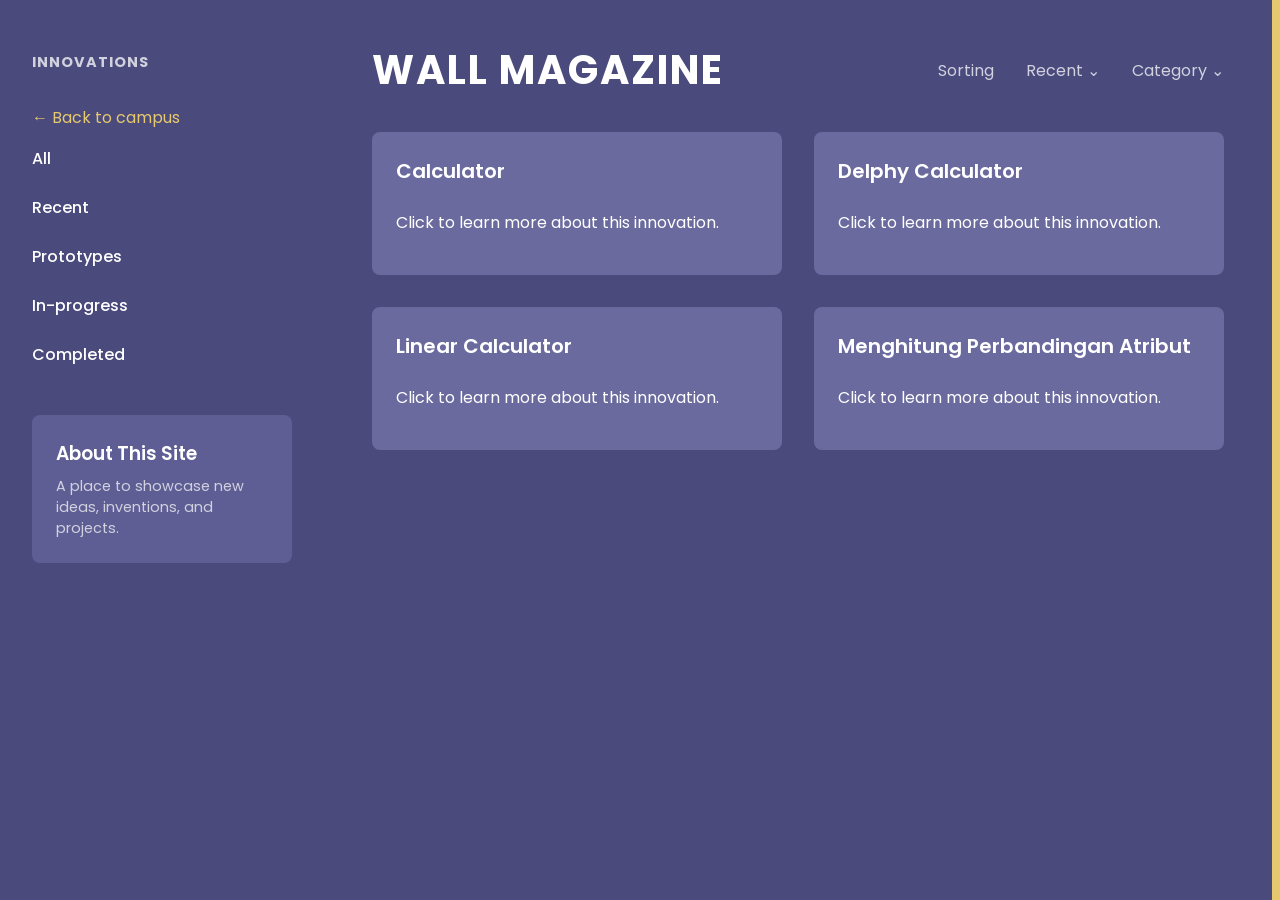
==== magazine.html @ 500772c7 "Add low poly UNIBI landing page with enter-door transition; move cards to Wall Magazine Co-Authored-" ====
<!DOCTYPE html>
    <html lang="en">
    <head>
        <meta charset="UTF-8">
        <meta name="viewport" content="width=device-width, initial-scale=1.0">
        <title>Wall Magazine - Dad's Innovations</title>
        <link href="https://fonts.googleapis.com/css2?family=Poppins:wght@400;500;600;700&display=swap" rel="stylesheet">
        <style>
            /* CSS Color and Font Variables */
            :root {
                --bg-dark-blue: #4a4a7c;
                --sidebar-highlight: #5e5e94;
                --card-bg: #6a6a9f;
                --text-primary: #ffffff;
                --text-secondary: #d1d1e0;
                --accent-gold: #e6c86e;
            }
            /* General Body Styling */
            body {
                font-family: 'Poppins', sans-serif;
                margin: 0;
                padding: 0;
                background-color: var(--bg-dark-blue);
                color: var(--text-primary);
            }
            .page-container {
                display: flex;
                min-height: 100vh;
                border-right: 8px solid var(--accent-gold);
            }
            .sidebar {
                flex: 0 0 260px;
                padding: 2.5rem 2rem;
            }
            .sidebar h2 {
                font-weight: 700;
                font-size: 0.9rem;
                letter-spacing: 1px;
                text-transform: uppercase;
                color: var(--text-secondary);
                margin-bottom: 2rem;
            }
            .category-list {
                list-style: none;
                padding: 0;
                margin: 0;
            }
            .category-list li {
                margin-bottom: 1.5rem;
            }
            .category-list a {
                text-decoration: none;
                color: var(--text-primary);
                font-weight: 500;
                font-size: 1rem;
                transition: color 0.3s ease;
            }
            .category-list a:hover {
                color: var(--accent-gold);
            }
            .free-delivery-box {
                background-color: var(--sidebar-highlight);
                padding: 1.5rem;
                border-radius: 8px;
                margin-top: 3rem;
            }
            .free-delivery-box h3 {
                margin: 0 0 0.5rem 0;
                font-weight: 600;
            }
            .free-delivery-box p {
                margin: 0;
                color: var(--text-secondary);
                font-size: 0.9rem;
            }
            .main-content {
                flex-grow: 1;
                padding: 2.5rem 3rem;
            }
            .content-header {
                display: flex;
                justify-content: space-between;
                align-items: center;
                margin-bottom: 2rem;
            }
            .content-header .title {
                font-size: 2.5rem;
                font-weight: 700;
                text-transform: uppercase;
                letter-spacing: 2px;
            }
            .content-header .filters {
                display: flex;
                gap: 2rem;
                color: var(--text-secondary);
            }
            #cards-container {
                display: grid;
                grid-template-columns: repeat(auto-fill, minmax(280px, 1fr));
                gap: 2rem;
            }
            .card {
                background-color: var(--card-bg);
                border-radius: 8px;
                overflow: hidden;
                text-decoration: none;
                color: var(--text-primary);
                display: flex;
                flex-direction: column;
                transition: transform 0.3s ease;
            }
            .card:hover {
                transform: translateY(-5px);
            }
            .card-content {
                padding: 1.5rem;
                flex-grow: 1;
                display: flex;
                flex-direction: column;
            }
            .card-title {
                font-size: 1.25rem;
                font-weight: 600;
                margin: 0 0 0.5rem 0;
            }
            .card-description {
                font-size: 0.9rem;
                color: var(--text-secondary);
                margin: 0;
                flex-grow: 1;
                margin-bottom: 1rem;
            }
            .card-footer {
                display: flex;
                justify-content: space-between;
                align-items: center;
                margin-top: 1rem;
            }
            .card-category {
                font-size: 0.8rem;
                font-weight: 600;
                letter-spacing: 1px;
                text-transform: uppercase;
            }
            .card-price {
                font-size: 1.25rem;
                font-weight: 600;
            }
        </style>
    </head>
    <body>
        <div class="page-container">
            <aside class="sidebar">
                <h2>Innovations</h2>
                <p><a href="index.html" style="color:#e6c86e;text-decoration:none">&larr; Back to campus</a></p>
                <ul class="category-list">
                    <li><a href="#">All</a></li>
                    <li><a href="#">Recent</a></li>
                    <li><a href="#">Prototypes</a></li>
                    <li><a href="#">In-progress</a></li>
                    <li><a href="#">Completed</a></li>
                </ul>
                <div class="free-delivery-box">
                    <h3>About This Site</h3>
                    <p>A place to showcase new ideas, inventions, and projects.</p>
                </div>
            </aside>
            <main class="main-content">
                <header class="content-header">
                    <span class="title">Wall Magazine</span>
                    <nav class="filters">
                        <span>Sorting</span>
                        <span>Recent ⌄</span>
                        <span>Category ⌄</span>
                    </nav>
                </header>
                <div id="cards-container">
                    
            <a href="cards/Calculator.html" class="card">
                <div class="card-content">
                    <h3 class="card-title">Calculator</h3>
                    <p>Click to learn more about this innovation.</p>
                </div>
            </a>
        

            <a href="cards/Delphy%20Calculator.html" class="card">
                <div class="card-content">
                    <h3 class="card-title">Delphy Calculator</h3>
                    <p>Click to learn more about this innovation.</p>
                </div>
            </a>
        

            <a href="cards/Linear%20Calculator.html" class="card">
                <div class="card-content">
                    <h3 class="card-title">Linear Calculator</h3>
                    <p>Click to learn more about this innovation.</p>
                </div>
            </a>
        

            <a href="cards/Menghitung_Perbandingan_Atribut.html" class="card">
                <div class="card-content">
                    <h3 class="card-title">Menghitung Perbandingan Atribut</h3>
                    <p>Click to learn more about this innovation.</p>
                </div>
            </a>
        
                </div>
            </main>
        </div>
    </body>
    </html>
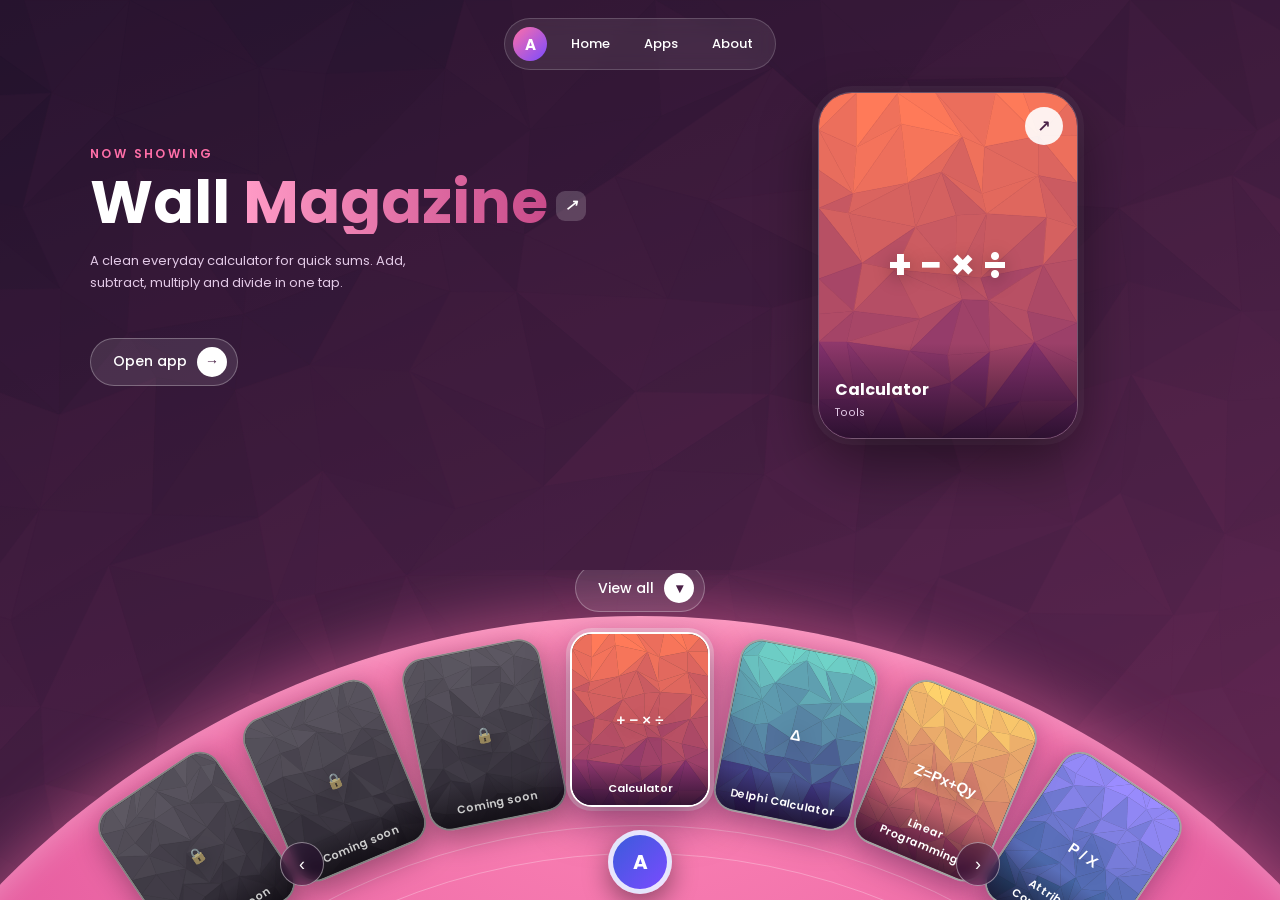
==== commit 05c7c756: "Door-opening animation and redesigned Wall Magazine with app disc Co-Authored-By: Claude Sonnet 5.5 " ====
--- a/magazine.html
+++ b/magazine.html
@@ -1,216 +1,239 @@
-
-    <!DOCTYPE html>
-    <html lang="en">
-    <head>
-        <meta charset="UTF-8">
-        <meta name="viewport" content="width=device-width, initial-scale=1.0">
-        <title>Wall Magazine - Dad's Innovations</title>
-        <link href="https://fonts.googleapis.com/css2?family=Poppins:wght@400;500;600;700&display=swap" rel="stylesheet">
-        <style>
-            /* CSS Color and Font Variables */
-            :root {
-                --bg-dark-blue: #4a4a7c;
-                --sidebar-highlight: #5e5e94;
-                --card-bg: #6a6a9f;
-                --text-primary: #ffffff;
-                --text-secondary: #d1d1e0;
-                --accent-gold: #e6c86e;
-            }
-            /* General Body Styling */
-            body {
-                font-family: 'Poppins', sans-serif;
-                margin: 0;
-                padding: 0;
-                background-color: var(--bg-dark-blue);
-                color: var(--text-primary);
-            }
-            .page-container {
-                display: flex;
-                min-height: 100vh;
-                border-right: 8px solid var(--accent-gold);
-            }
-            .sidebar {
-                flex: 0 0 260px;
-                padding: 2.5rem 2rem;
-            }
-            .sidebar h2 {
-                font-weight: 700;
-                font-size: 0.9rem;
-                letter-spacing: 1px;
-                text-transform: uppercase;
-                color: var(--text-secondary);
-                margin-bottom: 2rem;
-            }
-            .category-list {
-                list-style: none;
-                padding: 0;
-                margin: 0;
-            }
-            .category-list li {
-                margin-bottom: 1.5rem;
-            }
-            .category-list a {
-                text-decoration: none;
-                color: var(--text-primary);
-                font-weight: 500;
-                font-size: 1rem;
-                transition: color 0.3s ease;
-            }
-            .category-list a:hover {
-                color: var(--accent-gold);
-            }
-            .free-delivery-box {
-                background-color: var(--sidebar-highlight);
-                padding: 1.5rem;
-                border-radius: 8px;
-                margin-top: 3rem;
-            }
-            .free-delivery-box h3 {
-                margin: 0 0 0.5rem 0;
-                font-weight: 600;
-            }
-            .free-delivery-box p {
-                margin: 0;
-                color: var(--text-secondary);
-                font-size: 0.9rem;
-            }
-            .main-content {
-                flex-grow: 1;
-                padding: 2.5rem 3rem;
-            }
-            .content-header {
-                display: flex;
-                justify-content: space-between;
-                align-items: center;
-                margin-bottom: 2rem;
-            }
-            .content-header .title {
-                font-size: 2.5rem;
-                font-weight: 700;
-                text-transform: uppercase;
-                letter-spacing: 2px;
-            }
-            .content-header .filters {
-                display: flex;
-                gap: 2rem;
-                color: var(--text-secondary);
-            }
-            #cards-container {
-                display: grid;
-                grid-template-columns: repeat(auto-fill, minmax(280px, 1fr));
-                gap: 2rem;
-            }
-            .card {
-                background-color: var(--card-bg);
-                border-radius: 8px;
-                overflow: hidden;
-                text-decoration: none;
-                color: var(--text-primary);
-                display: flex;
-                flex-direction: column;
-                transition: transform 0.3s ease;
-            }
-            .card:hover {
-                transform: translateY(-5px);
-            }
-            .card-content {
-                padding: 1.5rem;
-                flex-grow: 1;
-                display: flex;
-                flex-direction: column;
-            }
-            .card-title {
-                font-size: 1.25rem;
-                font-weight: 600;
-                margin: 0 0 0.5rem 0;
-            }
-            .card-description {
-                font-size: 0.9rem;
-                color: var(--text-secondary);
-                margin: 0;
-                flex-grow: 1;
-                margin-bottom: 1rem;
-            }
-            .card-footer {
-                display: flex;
-                justify-content: space-between;
-                align-items: center;
-                margin-top: 1rem;
-            }
-            .card-category {
-                font-size: 0.8rem;
-                font-weight: 600;
-                letter-spacing: 1px;
-                text-transform: uppercase;
-            }
-            .card-price {
-                font-size: 1.25rem;
-                font-weight: 600;
-            }
-        </style>
-    </head>
-    <body>
-        <div class="page-container">
-            <aside class="sidebar">
-                <h2>Innovations</h2>
-                <p><a href="index.html" style="color:#e6c86e;text-decoration:none">&larr; Back to campus</a></p>
-                <ul class="category-list">
-                    <li><a href="#">All</a></li>
-                    <li><a href="#">Recent</a></li>
-                    <li><a href="#">Prototypes</a></li>
-                    <li><a href="#">In-progress</a></li>
-                    <li><a href="#">Completed</a></li>
-                </ul>
-                <div class="free-delivery-box">
-                    <h3>About This Site</h3>
-                    <p>A place to showcase new ideas, inventions, and projects.</p>
-                </div>
-            </aside>
-            <main class="main-content">
-                <header class="content-header">
-                    <span class="title">Wall Magazine</span>
-                    <nav class="filters">
-                        <span>Sorting</span>
-                        <span>Recent ⌄</span>
-                        <span>Category ⌄</span>
-                    </nav>
-                </header>
-                <div id="cards-container">
-                    
-            <a href="cards/Calculator.html" class="card">
-                <div class="card-content">
-                    <h3 class="card-title">Calculator</h3>
-                    <p>Click to learn more about this innovation.</p>
-                </div>
-            </a>
-        
-
-            <a href="cards/Delphy%20Calculator.html" class="card">
-                <div class="card-content">
-                    <h3 class="card-title">Delphy Calculator</h3>
-                    <p>Click to learn more about this innovation.</p>
-                </div>
-            </a>
-        
-
-            <a href="cards/Linear%20Calculator.html" class="card">
-                <div class="card-content">
-                    <h3 class="card-title">Linear Calculator</h3>
-                    <p>Click to learn more about this innovation.</p>
-                </div>
-            </a>
-        
-
-            <a href="cards/Menghitung_Perbandingan_Atribut.html" class="card">
-                <div class="card-content">
-                    <h3 class="card-title">Menghitung Perbandingan Atribut</h3>
-                    <p>Click to learn more about this innovation.</p>
-                </div>
-            </a>
-        
-                </div>
-            </main>
-        </div>
-    </body>
-    </html>
-  +<!DOCTYPE html>
+<html lang="en">
+<head>
+<meta charset="UTF-8">
+<meta name="viewport" content="width=device-width, initial-scale=1.0">
+<title>Wall Magazine - A Lab</title>
+<link href="https://fonts.googleapis.com/css2?family=Poppins:wght@400;500;600;700&display=swap" rel="stylesheet">
+<style>
+  :root{--bg1:#1b0f24;--bg2:#4a2147;--pink:#ff6fa8;--pink2:#c94b8a;--text:#fff;--muted:#e2c9e6}
+  *{box-sizing:border-box}
+  html,body{margin:0;min-height:100%;font-family:'Poppins',system-ui,sans-serif;color:var(--text);background:var(--bg1)}
+  body{min-height:100vh;overflow-x:hidden;position:relative;display:flex;flex-direction:column;
+    background:linear-gradient(160deg,var(--bg1),var(--bg2) 70%,#6a2a56)}
+  #bg{position:fixed;inset:0;width:100%;height:100%;z-index:0;opacity:.55;pointer-events:none}
+  #intro-fade{position:fixed;inset:0;background:#fff;z-index:50;pointer-events:none;animation:out 1s ease .1s forwards}
+  @keyframes out{to{opacity:0}}
+  header,main{position:relative;z-index:2}
+  nav{display:flex;align-items:center;gap:14px;margin:18px auto 0;width:max-content;max-width:calc(100% - 24px);
+    padding:8px 12px 8px 8px;border-radius:999px;background:rgba(255,255,255,.08);border:1px solid rgba(255,255,255,.18);
+    backdrop-filter:blur(8px)}
+  .brand{width:34px;height:34px;border-radius:50%;display:grid;place-items:center;font-weight:700;font-size:15px;
+    background:linear-gradient(135deg,var(--pink),#7a4bff);flex:none}
+  nav a,nav button{color:var(--text);font:500 13px 'Poppins',sans-serif;text-decoration:none;background:none;border:0;
+    cursor:pointer;padding:6px 10px;border-radius:999px}
+  nav a:hover,nav button:hover{background:rgba(255,255,255,.14)}
+  .hero{display:grid;grid-template-columns:1.1fr .9fr;align-items:center;gap:24px;width:min(1100px,92%);margin:22px auto 0}
+  h1{margin:0;font-size:clamp(34px,6vw,60px);line-height:1.05;font-weight:700}
+  h1 span{display:inline-block;background:linear-gradient(90deg,#ff9bc6,var(--pink2));-webkit-background-clip:text;background-clip:text;color:transparent}
+  .arrow-i{display:inline-grid;place-items:center;width:30px;height:30px;border-radius:9px;background:rgba(255,255,255,.18);
+    font-size:16px;margin-left:8px;vertical-align:middle;-webkit-text-fill-color:#fff}
+  #desc{color:var(--muted);font-size:13px;line-height:1.7;max-width:46ch;margin:16px 0 20px;min-height:5.2em}
+  #now{font-size:12px;letter-spacing:.2em;text-transform:uppercase;color:var(--pink);margin-bottom:8px;font-weight:600}
+  .pill{display:inline-flex;align-items:center;gap:10px;padding:8px 10px 8px 22px;border-radius:999px;cursor:pointer;
+    background:rgba(255,255,255,.1);border:1px solid rgba(255,255,255,.28);color:#fff;font:500 14px 'Poppins',sans-serif;
+    text-decoration:none;transition:background .2s,transform .2s}
+  .pill:hover{background:rgba(255,255,255,.2);transform:translateY(-2px)}
+  .pill i{width:30px;height:30px;border-radius:50%;background:#fff;color:#4a2147;display:grid;place-items:center;font-style:normal;font-weight:700}
+  .pill[aria-disabled=true]{opacity:.45;pointer-events:none}
+  .preview-wrap{display:flex;flex-direction:column;align-items:center;gap:14px}
+  #preview{position:relative;width:clamp(190px,24vw,260px);aspect-ratio:3/4;border-radius:34px;overflow:hidden;cursor:pointer;
+    border:1px solid rgba(255,255,255,.25);box-shadow:0 24px 60px rgba(0,0,0,.45),0 0 0 6px rgba(255,255,255,.05);
+    transition:transform .3s;display:block;color:#fff;text-decoration:none}
+  #preview:hover{transform:translateY(-4px) scale(1.02)}
+  #preview svg.art{position:absolute;inset:0;width:100%;height:100%}
+  .emblem{position:absolute;inset:0;display:grid;place-items:center;font-weight:700;font-size:clamp(26px,3.4vw,40px);
+    text-shadow:0 4px 18px rgba(0,0,0,.35);text-align:center;padding:10px}
+  .open-ic{position:absolute;top:14px;right:14px;width:38px;height:38px;border-radius:50%;background:rgba(255,255,255,.9);
+    color:#4a2147;display:grid;place-items:center;font-weight:700;font-size:16px}
+  .meta{position:absolute;left:0;right:0;bottom:0;padding:34px 16px 16px;background:linear-gradient(transparent,rgba(20,8,28,.75));font-size:13px}
+  .meta b{display:block;font-size:16px}
+  .meta small{color:var(--muted)}
+  #stage{position:relative;z-index:2;height:330px;margin-top:auto;overflow:hidden;touch-action:pan-y;user-select:none}
+  .disc,.ring{position:absolute;border-radius:50%;left:0;top:0;pointer-events:none}
+  .disc{background:radial-gradient(circle at 50% 0%,#ff8ab8 0%,#e0529a 45%,#8a2f73 100%);
+    box-shadow:0 -10px 60px rgba(255,111,168,.45),inset 0 8px 30px rgba(255,255,255,.25);transition:none}
+  .ring{border:1.5px solid rgba(255,255,255,.28)}
+  .card{position:absolute;left:0;top:0;border-radius:22px;overflow:hidden;cursor:pointer;border:2px solid rgba(255,255,255,.55);
+    box-shadow:0 10px 30px rgba(40,10,50,.4);transition:transform .7s cubic-bezier(.3,.8,.2,1),opacity .5s;background:#333;padding:0;color:#fff}
+  .card svg.art{position:absolute;inset:0;width:100%;height:100%}
+  .card .emblem{font-size:15px}
+  .card .lbl{position:absolute;left:0;right:0;bottom:0;padding:16px 8px 8px;font:600 11px 'Poppins',sans-serif;text-align:center;
+    background:linear-gradient(transparent,rgba(20,8,28,.7))}
+  .card.soon{filter:saturate(.35) brightness(.8)}
+  .card.active{border-color:#fff;box-shadow:0 14px 40px rgba(40,10,50,.55),0 0 0 4px rgba(255,255,255,.35)}
+  .nav-btn{position:absolute;bottom:14px;z-index:200;width:44px;height:44px;border-radius:50%;border:1px solid rgba(255,255,255,.45);
+    background:rgba(40,10,50,.45);color:#fff;font-size:18px;cursor:pointer;backdrop-filter:blur(6px)}
+  .nav-btn:hover{background:rgba(40,10,50,.7)}
+  #prev{left:max(12px,calc(50% - 360px))}#next{right:max(12px,calc(50% - 360px))}
+  #viewall{position:absolute;left:50%;top:-6px;transform:translateX(-50%);z-index:200}
+  .badge{position:absolute;left:50%;bottom:6px;transform:translateX(-50%);width:64px;height:64px;border-radius:50%;z-index:200;pointer-events:none;
+    background:linear-gradient(135deg,#3b5bdb,#7a4bff);border:5px solid rgba(255,255,255,.85);display:grid;place-items:center;
+    font-weight:700;font-size:20px;box-shadow:0 10px 26px rgba(0,0,0,.4)}
+  dialog{border:0;border-radius:24px;padding:0;max-width:min(920px,94vw);width:100%;background:linear-gradient(160deg,#2a1432,#4a2147);color:#fff;
+    box-shadow:0 30px 80px rgba(0,0,0,.6)}
+  dialog::backdrop{background:rgba(10,4,16,.7);backdrop-filter:blur(4px)}
+  .dlg{padding:22px}.dlg h2{margin:0 0 14px;font-size:20px}
+  .grid{display:grid;grid-template-columns:repeat(auto-fill,minmax(150px,1fr));gap:14px}
+  .grid a{position:relative;aspect-ratio:3/4;border-radius:20px;overflow:hidden;color:#fff;text-decoration:none;border:1px solid rgba(255,255,255,.3)}
+  .grid a svg.art{position:absolute;inset:0;width:100%;height:100%}
+  .x{float:right;background:rgba(255,255,255,.12);border:0;color:#fff;width:34px;height:34px;border-radius:50%;cursor:pointer;font-size:16px}
+  @media (max-width:760px){
+    .hero{grid-template-columns:1fr;text-align:left;margin-top:18px}
+    .preview-wrap{order:2}
+    #desc{min-height:0;margin:10px 0 14px;font-size:12px}
+    #preview{width:min(62vw,250px)}
+    #stage{height:300px}
+    #prev{left:10px}#next{right:10px}
+  }
+</style>
+</head>
+<body>
+<div id="intro-fade"></div>
+<svg id="bg" preserveAspectRatio="xMidYMid slice" viewBox="0 0 1600 900"></svg>
+
+<header>
+  <nav>
+    <span class="brand">A</span>
+    <a href="index.html">Home</a>
+    <a href="#stage">Apps</a>
+    <button id="about-btn" type="button">About</button>
+  </nav>
+</header>
+
+<main class="hero" id="top">
+  <section>
+    <div id="now">Now showing</div>
+    <h1>Wall <span>Magazine</span><i class="arrow-i">&#8599;</i></h1>
+    <p id="desc"></p>
+    <a id="open" class="pill" href="#">Open app <i>&rarr;</i></a>
+  </section>
+  <section class="preview-wrap">
+    <a id="preview" href="#" aria-label="Open app"></a>
+  </section>
+</main>
+
+<div id="stage" aria-label="App disc">
+  <button id="viewall" class="pill" type="button">View all <i>&#9662;</i></button>
+  <div id="disc-layer"></div>
+  <button id="prev" class="nav-btn" type="button" aria-label="Previous app">&#8249;</button>
+  <button id="next" class="nav-btn" type="button" aria-label="Next app">&#8250;</button>
+  <div class="badge">A</div>
+</div>
+
+<dialog id="all"><div class="dlg"><button class="x" id="all-x" aria-label="Close">&#10005;</button><h2>All innovations</h2><div class="grid" id="grid"></div></div></dialog>
+<dialog id="about"><div class="dlg"><button class="x" id="about-x" aria-label="Close">&#10005;</button><h2>About A Lab</h2>
+  <p style="line-height:1.7;color:#e2c9e6;margin:0">A Lab is the workshop of Anang. Every application he publishes lands on the disc below, so this wall keeps growing.</p></div></dialog>
+
+<script src="apps.js"></script>
+<script>
+(function(){
+  var NS='http://www.w3.org/2000/svg';
+  // ---------- low-poly artwork generator (deterministic) ----------
+  function rng(seed){var s=seed>>>0||1;return function(){s=(s*1664525+1013904223)>>>0;return s/4294967296}}
+  function hex(c){return [1,3,5].map(function(i){return parseInt(c.substr(i,2),16)})}
+  function mix(a,b,t){var A=hex(a),B=hex(b);return 'rgb('+A.map(function(v,i){return Math.round(v+(B[i]-v)*t)}).join(',')+')'}
+  function lowpoly(w,h,cols,rows,c1,c2,seed,vertical){
+    var r=rng(seed),pts=[],i,j,out='';
+    for(j=0;j<=rows;j++){pts[j]=[];for(i=0;i<=cols;i++){
+      var x=i*w/cols,y=j*h/rows;
+      if(i>0&&i<cols)x+=(r()-.5)*w/cols*.7; if(j>0&&j<rows)y+=(r()-.5)*h/rows*.7; pts[j][i]=[x,y]}}
+    function col(a,b,c){
+      var cx=(a[0]+b[0]+c[0])/3,cy=(a[1]+b[1]+c[1])/3;
+      var t=(vertical?cy/h:(cx/w*.5+cy/h*.5))+(r()-.5)*.22; return mix(c1,c2,Math.max(0,Math.min(1,t)))}
+    function tri(a,b,c){var f=col(a,b,c);out+='<polygon points="'+a+' '+b+' '+c+'" fill="'+f+'" stroke="'+f+'" stroke-width=".6"/>'}
+    for(j=0;j<rows;j++)for(i=0;i<cols;i++){
+      var a=pts[j][i],b=pts[j][i+1],c=pts[j+1][i],d=pts[j+1][i+1];
+      if(r()>.5){tri(a,b,c);tri(b,d,c)}else{tri(a,b,d);tri(a,d,c)}}
+    return out;
+  }
+  function hash(str){var h=7;for(var i=0;i<str.length;i++)h=(h*31+str.charCodeAt(i))>>>0;return h}
+  function artSVG(app){
+    var p=app.palette||['#ff7a59','#7a2c6e'];
+    return '<svg class="art" viewBox="0 0 300 400" preserveAspectRatio="xMidYMid slice">'+lowpoly(300,400,6,8,p[0],p[1],hash(app.id),true)+'</svg>';
+  }
+  // background
+  var bg=document.getElementById('bg');
+  bg.innerHTML=lowpoly(1600,900,16,9,'#2a1634','#6a2a56',11,false);
+
+  // ---------- data (+ "coming soon" slots so the disc always looks full) ----------
+  var apps=(window.APPS||[]).slice(), MIN=7, k=1;
+  while(apps.length<MIN){apps.push({id:'soon'+k,title:'Coming soon',category:'Next innovation',soon:true,
+    description:'The next innovation from the lab will appear here. Check back soon.',emblem:'?',palette:['#7b6a8f','#3a2a50']});k++}
+  var n=apps.length, active=0;
+
+  // ---------- elements ----------
+  var stage=document.getElementById('stage'), layer=document.getElementById('disc-layer');
+  var disc=document.createElement('div'),ring1=document.createElement('div'),ring2=document.createElement('div');
+  disc.className='disc';ring1.className='ring';ring2.className='ring';
+  layer.appendChild(disc);layer.appendChild(ring1);layer.appendChild(ring2);
+  var cards=apps.map(function(a,idx){
+    var c=document.createElement('button');c.type='button';c.className='card'+(a.soon?' soon':'');
+    c.setAttribute('aria-label',a.title);
+    c.innerHTML=artSVG(a)+'<div class="emblem">'+(a.soon?'&#128274;':a.emblem)+'</div><div class="lbl">'+a.title+'</div>';
+    c.addEventListener('click',function(){ if(c.dataset.drag==='1')return; active=idx; render() });
+    layer.appendChild(c);return c;
+  });
+
+  var preview=document.getElementById('preview'),desc=document.getElementById('desc'),openBtn=document.getElementById('open');
+  function setLink(el,a){
+    if(a.soon){el.removeAttribute('href');el.setAttribute('aria-disabled','true')}
+    else{el.setAttribute('href',encodeURI(a.url));el.removeAttribute('aria-disabled')}
+  }
+  function render(){
+    var a=apps[active];
+    preview.innerHTML=artSVG(a)+'<div class="emblem">'+(a.soon?'&#128274;':a.emblem)+'</div>'+(a.soon?'':'<span class="open-ic">&#8599;</span>')+
+      '<div class="meta"><b>'+a.title+'</b><small>'+a.category+'</small></div>';
+    desc.textContent=a.description; setLink(preview,a); setLink(openBtn,a);
+    layout();
+  }
+
+  // ---------- disc geometry ----------
+  function layout(){
+    var W=stage.clientWidth,H=stage.clientHeight, mobile=W<760;
+    var cw=mobile?104:140, ch=cw*1.25, R=Math.max(W*(mobile?1.0:.62),mobile?360:520);
+    var top=mobile?58:62, cx=W/2, cy=top+ch/2+R;
+    var step=(cw*1.12)/R;
+    function place(el,size){el.style.width=el.style.height=size+'px';el.style.left=(cx-size/2)+'px';el.style.top=(cy-size/2)+'px'}
+    place(disc,2*(R+ch/2+16)); place(ring1,2*(R-ch/2-18)); place(ring2,2*(R-ch/2-46));
+    cards.forEach(function(c,i){
+      var off=((i-active)%n+n)%n; if(off>n/2) off-=n;
+      var ang=off*step, x=cx+R*Math.sin(ang), y=cy-R*Math.cos(ang);
+      c.style.width=cw+'px'; c.style.height=ch+'px';
+      c.style.transform='translate('+(x-cw/2)+'px,'+(y-ch/2)+'px) rotate('+ang+'rad)';
+      var vis=Math.abs(off)<=(mobile?2:3);
+      c.style.opacity=vis?1:0; c.style.pointerEvents=vis?'auto':'none';
+      c.style.zIndex=100-Math.abs(off); c.classList.toggle('active',off===0);
+    });
+  }
+  window.addEventListener('resize',layout);
+
+  function go(d){active=((active+d)%n+n)%n;render()}
+  document.getElementById('prev').addEventListener('click',function(){go(-1)});
+  document.getElementById('next').addEventListener('click',function(){go(1)});
+  document.addEventListener('keydown',function(e){if(e.key==='ArrowLeft')go(-1);if(e.key==='ArrowRight')go(1)});
+  // swipe / drag the disc
+  var sx=null,moved=false;
+  stage.addEventListener('pointerdown',function(e){sx=e.clientX;moved=false});
+  window.addEventListener('pointermove',function(e){if(sx!==null&&Math.abs(e.clientX-sx)>8)moved=true});
+  window.addEventListener('pointerup',function(e){
+    if(sx===null)return; var dx=e.clientX-sx; sx=null;
+    if(Math.abs(dx)>40){ cards.forEach(function(c){c.dataset.drag='1'}); setTimeout(function(){cards.forEach(function(c){c.dataset.drag='0'})},50); go(dx<0?1:-1) }
+  });
+
+  // ---------- View all + About ----------
+  var all=document.getElementById('all'),grid=document.getElementById('grid');
+  grid.innerHTML=apps.filter(function(a){return !a.soon}).map(function(a){
+    return '<a href="'+encodeURI(a.url)+'">'+artSVG(a)+'<div class="emblem" style="font-size:22px">'+a.emblem+'</div><div class="meta"><b>'+a.title+'</b><small>'+a.category+'</small></div></a>'}).join('');
+  document.getElementById('viewall').addEventListener('click',function(){all.showModal()});
+  document.getElementById('all-x').addEventListener('click',function(){all.close()});
+  var about=document.getElementById('about');
+  document.getElementById('about-btn').addEventListener('click',function(){about.showModal()});
+  document.getElementById('about-x').addEventListener('click',function(){about.close()});
+  [all,about].forEach(function(d){d.addEventListener('click',function(e){if(e.target===d)d.close()})});
+
+  render();
+})();
+</script>
+</body>
+</html>
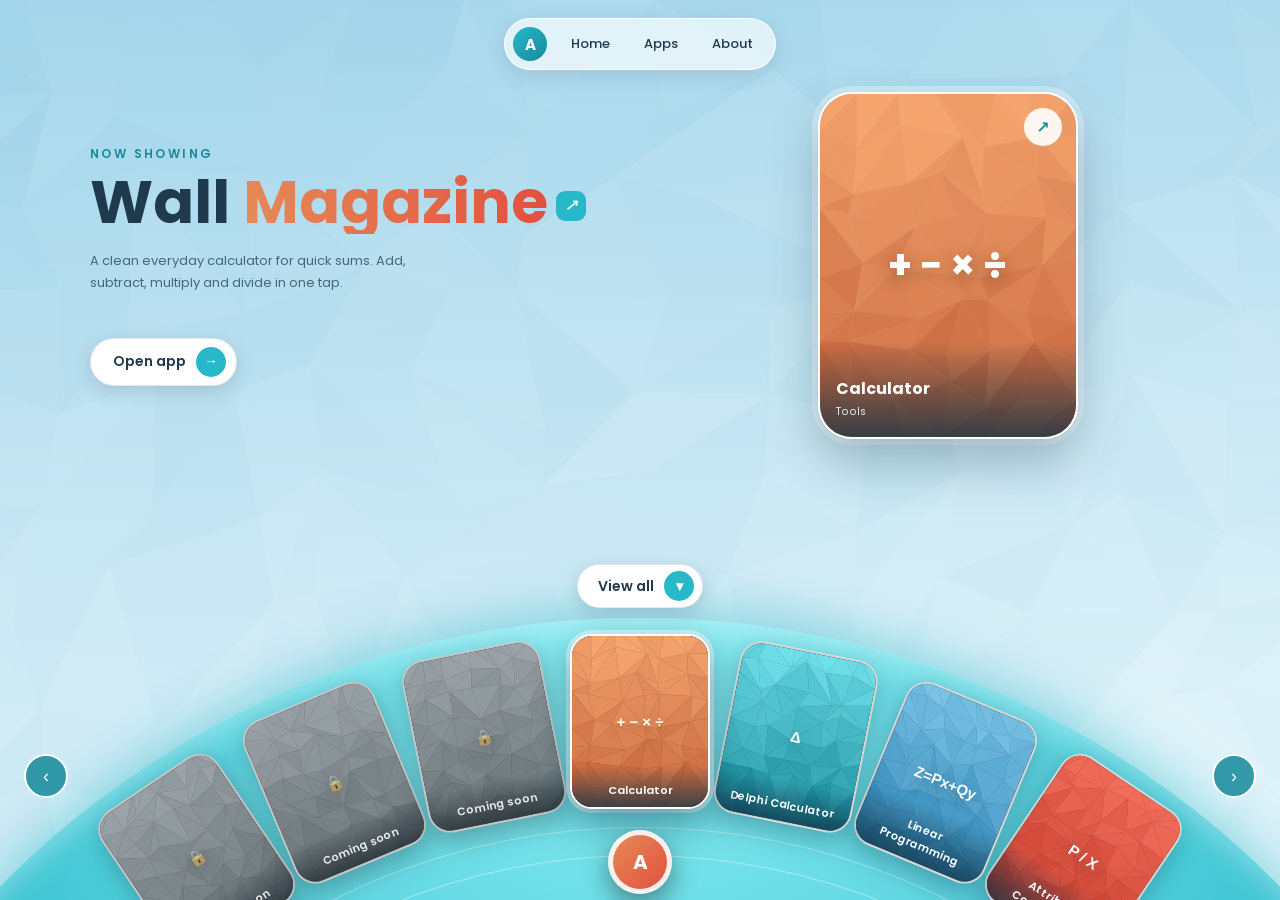
==== commit f4b464c1: "Recolor Wall Magazine to match the building scene; fix View all button Co-Authored-By: Claude Sonnet" ====
--- a/magazine.html
+++ b/magazine.html
@@ -6,84 +6,85 @@
 <title>Wall Magazine - A Lab</title>
 <link href="https://fonts.googleapis.com/css2?family=Poppins:wght@400;500;600;700&display=swap" rel="stylesheet">
 <style>
-  :root{--bg1:#1b0f24;--bg2:#4a2147;--pink:#ff6fa8;--pink2:#c94b8a;--text:#fff;--muted:#e2c9e6}
+  :root{--bg1:#9fd3ea;--bg2:#dff2f8;--pink:#e2503f;--pink2:#e68a56;--teal:#27b8c9;--teal2:#168a9b;--text:#1f3a4d;--muted:#46667a}
   *{box-sizing:border-box}
   html,body{margin:0;min-height:100%;font-family:'Poppins',system-ui,sans-serif;color:var(--text);background:var(--bg1)}
   body{min-height:100vh;overflow-x:hidden;position:relative;display:flex;flex-direction:column;
-    background:linear-gradient(160deg,var(--bg1),var(--bg2) 70%,#6a2a56)}
-  #bg{position:fixed;inset:0;width:100%;height:100%;z-index:0;opacity:.55;pointer-events:none}
+    background:linear-gradient(180deg,var(--bg1),var(--bg2) 75%)}
+  #bg{position:fixed;inset:0;width:100%;height:100%;z-index:0;opacity:.5;pointer-events:none}
   #intro-fade{position:fixed;inset:0;background:#fff;z-index:50;pointer-events:none;animation:out 1s ease .1s forwards}
   @keyframes out{to{opacity:0}}
   header,main{position:relative;z-index:2}
   nav{display:flex;align-items:center;gap:14px;margin:18px auto 0;width:max-content;max-width:calc(100% - 24px);
-    padding:8px 12px 8px 8px;border-radius:999px;background:rgba(255,255,255,.08);border:1px solid rgba(255,255,255,.18);
-    backdrop-filter:blur(8px)}
+    padding:8px 12px 8px 8px;border-radius:999px;background:rgba(255,255,255,.65);border:1px solid rgba(255,255,255,.9);
+    backdrop-filter:blur(8px);box-shadow:0 6px 20px rgba(31,58,77,.12)}
   .brand{width:34px;height:34px;border-radius:50%;display:grid;place-items:center;font-weight:700;font-size:15px;
-    background:linear-gradient(135deg,var(--pink),#7a4bff);flex:none}
+    background:linear-gradient(135deg,var(--teal),var(--teal2));color:#fff;flex:none}
   nav a,nav button{color:var(--text);font:500 13px 'Poppins',sans-serif;text-decoration:none;background:none;border:0;
     cursor:pointer;padding:6px 10px;border-radius:999px}
-  nav a:hover,nav button:hover{background:rgba(255,255,255,.14)}
+  nav a:hover,nav button:hover{background:rgba(39,184,201,.18)}
   .hero{display:grid;grid-template-columns:1.1fr .9fr;align-items:center;gap:24px;width:min(1100px,92%);margin:22px auto 0}
   h1{margin:0;font-size:clamp(34px,6vw,60px);line-height:1.05;font-weight:700}
-  h1 span{display:inline-block;background:linear-gradient(90deg,#ff9bc6,var(--pink2));-webkit-background-clip:text;background-clip:text;color:transparent}
-  .arrow-i{display:inline-grid;place-items:center;width:30px;height:30px;border-radius:9px;background:rgba(255,255,255,.18);
+  h1 span{display:inline-block;background:linear-gradient(90deg,var(--pink2),var(--pink));-webkit-background-clip:text;background-clip:text;color:transparent}
+  .arrow-i{display:inline-grid;place-items:center;width:30px;height:30px;border-radius:9px;background:var(--teal);
     font-size:16px;margin-left:8px;vertical-align:middle;-webkit-text-fill-color:#fff}
   #desc{color:var(--muted);font-size:13px;line-height:1.7;max-width:46ch;margin:16px 0 20px;min-height:5.2em}
-  #now{font-size:12px;letter-spacing:.2em;text-transform:uppercase;color:var(--pink);margin-bottom:8px;font-weight:600}
+  #now{font-size:12px;letter-spacing:.2em;text-transform:uppercase;color:var(--teal2);margin-bottom:8px;font-weight:600}
   .pill{display:inline-flex;align-items:center;gap:10px;padding:8px 10px 8px 22px;border-radius:999px;cursor:pointer;
-    background:rgba(255,255,255,.1);border:1px solid rgba(255,255,255,.28);color:#fff;font:500 14px 'Poppins',sans-serif;
+    background:#fff;border:1px solid rgba(31,58,77,.12);color:var(--text);font:600 14px 'Poppins',sans-serif;box-shadow:0 6px 18px rgba(31,58,77,.16);
     text-decoration:none;transition:background .2s,transform .2s}
-  .pill:hover{background:rgba(255,255,255,.2);transform:translateY(-2px)}
-  .pill i{width:30px;height:30px;border-radius:50%;background:#fff;color:#4a2147;display:grid;place-items:center;font-style:normal;font-weight:700}
+  .pill:hover{background:#f1fbfd;transform:translateY(-2px)}
+  .pill i{width:30px;height:30px;border-radius:50%;background:var(--teal);color:#fff;display:grid;place-items:center;font-style:normal;font-weight:700}
   .pill[aria-disabled=true]{opacity:.45;pointer-events:none}
   .preview-wrap{display:flex;flex-direction:column;align-items:center;gap:14px}
   #preview{position:relative;width:clamp(190px,24vw,260px);aspect-ratio:3/4;border-radius:34px;overflow:hidden;cursor:pointer;
-    border:1px solid rgba(255,255,255,.25);box-shadow:0 24px 60px rgba(0,0,0,.45),0 0 0 6px rgba(255,255,255,.05);
+    border:2px solid #fff;box-shadow:0 24px 50px rgba(31,58,77,.3),0 0 0 6px rgba(255,255,255,.35);
     transition:transform .3s;display:block;color:#fff;text-decoration:none}
   #preview:hover{transform:translateY(-4px) scale(1.02)}
   #preview svg.art{position:absolute;inset:0;width:100%;height:100%}
   .emblem{position:absolute;inset:0;display:grid;place-items:center;font-weight:700;font-size:clamp(26px,3.4vw,40px);
     text-shadow:0 4px 18px rgba(0,0,0,.35);text-align:center;padding:10px}
   .open-ic{position:absolute;top:14px;right:14px;width:38px;height:38px;border-radius:50%;background:rgba(255,255,255,.9);
-    color:#4a2147;display:grid;place-items:center;font-weight:700;font-size:16px}
-  .meta{position:absolute;left:0;right:0;bottom:0;padding:34px 16px 16px;background:linear-gradient(transparent,rgba(20,8,28,.75));font-size:13px}
+    color:var(--teal2);display:grid;place-items:center;font-weight:700;font-size:16px}
+  .meta{position:absolute;left:0;right:0;bottom:0;padding:34px 16px 16px;background:linear-gradient(transparent,rgba(18,52,70,.8));font-size:13px;color:#fff}
   .meta b{display:block;font-size:16px}
-  .meta small{color:var(--muted)}
-  #stage{position:relative;z-index:2;height:330px;margin-top:auto;overflow:hidden;touch-action:pan-y;user-select:none}
+  .meta small{color:#d6eef5}
+  #stage{position:relative;z-index:2;height:346px;margin-top:auto;overflow:hidden;touch-action:pan-y;user-select:none}
   .disc,.ring{position:absolute;border-radius:50%;left:0;top:0;pointer-events:none}
-  .disc{background:radial-gradient(circle at 50% 0%,#ff8ab8 0%,#e0529a 45%,#8a2f73 100%);
-    box-shadow:0 -10px 60px rgba(255,111,168,.45),inset 0 8px 30px rgba(255,255,255,.25);transition:none}
-  .ring{border:1.5px solid rgba(255,255,255,.28)}
-  .card{position:absolute;left:0;top:0;border-radius:22px;overflow:hidden;cursor:pointer;border:2px solid rgba(255,255,255,.55);
-    box-shadow:0 10px 30px rgba(40,10,50,.4);transition:transform .7s cubic-bezier(.3,.8,.2,1),opacity .5s;background:#333;padding:0;color:#fff}
+  .disc{background:radial-gradient(circle at 50% 0%,#8ff0f6 0%,#27b8c9 45%,#168a9b 100%);
+    box-shadow:0 -10px 50px rgba(39,184,201,.45),inset 0 8px 30px rgba(255,255,255,.35);transition:none}
+  .ring{border:1.5px solid rgba(255,255,255,.4)}
+  .card{position:absolute;left:0;top:0;border-radius:22px;overflow:hidden;cursor:pointer;border:2px solid rgba(255,255,255,.8);
+    box-shadow:0 10px 26px rgba(10,60,75,.35);transition:transform .7s cubic-bezier(.3,.8,.2,1),opacity .5s;background:#333;padding:0;color:#fff}
   .card svg.art{position:absolute;inset:0;width:100%;height:100%}
   .card .emblem{font-size:15px}
   .card .lbl{position:absolute;left:0;right:0;bottom:0;padding:16px 8px 8px;font:600 11px 'Poppins',sans-serif;text-align:center;
-    background:linear-gradient(transparent,rgba(20,8,28,.7))}
-  .card.soon{filter:saturate(.35) brightness(.8)}
-  .card.active{border-color:#fff;box-shadow:0 14px 40px rgba(40,10,50,.55),0 0 0 4px rgba(255,255,255,.35)}
-  .nav-btn{position:absolute;bottom:14px;z-index:200;width:44px;height:44px;border-radius:50%;border:1px solid rgba(255,255,255,.45);
-    background:rgba(40,10,50,.45);color:#fff;font-size:18px;cursor:pointer;backdrop-filter:blur(6px)}
-  .nav-btn:hover{background:rgba(40,10,50,.7)}
-  #prev{left:max(12px,calc(50% - 360px))}#next{right:max(12px,calc(50% - 360px))}
-  #viewall{position:absolute;left:50%;top:-6px;transform:translateX(-50%);z-index:200}
+    background:linear-gradient(transparent,rgba(18,52,70,.75))}
+  .card.soon{filter:saturate(.4) brightness(.92)}
+  .card.active{border-color:#fff;box-shadow:0 14px 36px rgba(10,60,75,.5),0 0 0 4px rgba(255,255,255,.55)}
+  .nav-btn{position:absolute;bottom:14px;z-index:200;width:44px;height:44px;border-radius:50%;border:2px solid #fff;
+    background:rgba(22,138,155,.85);color:#fff;font-size:18px;cursor:pointer;backdrop-filter:blur(6px)}
+  .nav-btn:hover{background:var(--teal2)}
+  #prev{left:24px;bottom:auto;top:200px}#next{right:24px;bottom:auto;top:200px}
+  #viewall{position:absolute;left:50%;top:10px;transform:translateX(-50%);z-index:200;white-space:nowrap;padding:6px 8px 6px 20px}
+  #viewall:hover{transform:translateX(-50%) translateY(-2px)}
   .badge{position:absolute;left:50%;bottom:6px;transform:translateX(-50%);width:64px;height:64px;border-radius:50%;z-index:200;pointer-events:none;
-    background:linear-gradient(135deg,#3b5bdb,#7a4bff);border:5px solid rgba(255,255,255,.85);display:grid;place-items:center;
+    background:linear-gradient(135deg,var(--pink2),var(--pink));color:#fff;border:5px solid rgba(255,255,255,.9);display:grid;place-items:center;
     font-weight:700;font-size:20px;box-shadow:0 10px 26px rgba(0,0,0,.4)}
-  dialog{border:0;border-radius:24px;padding:0;max-width:min(920px,94vw);width:100%;background:linear-gradient(160deg,#2a1432,#4a2147);color:#fff;
-    box-shadow:0 30px 80px rgba(0,0,0,.6)}
-  dialog::backdrop{background:rgba(10,4,16,.7);backdrop-filter:blur(4px)}
+  dialog{border:0;border-radius:24px;padding:0;max-width:min(920px,94vw);width:100%;background:linear-gradient(180deg,#eaf8fc,#cfeaf3);color:var(--text);
+    box-shadow:0 30px 80px rgba(10,60,75,.4)}
+  dialog::backdrop{background:rgba(18,52,70,.55);backdrop-filter:blur(4px)}
   .dlg{padding:22px}.dlg h2{margin:0 0 14px;font-size:20px}
   .grid{display:grid;grid-template-columns:repeat(auto-fill,minmax(150px,1fr));gap:14px}
-  .grid a{position:relative;aspect-ratio:3/4;border-radius:20px;overflow:hidden;color:#fff;text-decoration:none;border:1px solid rgba(255,255,255,.3)}
+  .grid a{position:relative;aspect-ratio:3/4;border-radius:20px;overflow:hidden;color:#fff;text-decoration:none;border:2px solid #fff;box-shadow:0 8px 20px rgba(10,60,75,.25)}
   .grid a svg.art{position:absolute;inset:0;width:100%;height:100%}
-  .x{float:right;background:rgba(255,255,255,.12);border:0;color:#fff;width:34px;height:34px;border-radius:50%;cursor:pointer;font-size:16px}
+  .x{float:right;background:#fff;border:0;color:var(--text);width:34px;height:34px;border-radius:50%;cursor:pointer;font-size:16px}
   @media (max-width:760px){
     .hero{grid-template-columns:1fr;text-align:left;margin-top:18px}
     .preview-wrap{order:2}
     #desc{min-height:0;margin:10px 0 14px;font-size:12px}
     #preview{width:min(62vw,250px)}
-    #stage{height:300px}
+    #stage{height:316px}
     #prev{left:10px}#next{right:10px}
   }
 </style>
@@ -123,7 +124,7 @@
 
 <dialog id="all"><div class="dlg"><button class="x" id="all-x" aria-label="Close">&#10005;</button><h2>All innovations</h2><div class="grid" id="grid"></div></div></dialog>
 <dialog id="about"><div class="dlg"><button class="x" id="about-x" aria-label="Close">&#10005;</button><h2>About A Lab</h2>
-  <p style="line-height:1.7;color:#e2c9e6;margin:0">A Lab is the workshop of Anang. Every application he publishes lands on the disc below, so this wall keeps growing.</p></div></dialog>
+  <p style="line-height:1.7;color:var(--muted);margin:0">A Lab is the workshop of Anang. Every application he publishes lands on the disc below, so this wall keeps growing.</p></div></dialog>
 
 <script src="apps.js"></script>
 <script>
@@ -154,12 +155,12 @@
   }
   // background
   var bg=document.getElementById('bg');
-  bg.innerHTML=lowpoly(1600,900,16,9,'#2a1634','#6a2a56',11,false);
+  bg.innerHTML=lowpoly(1600,900,16,9,'#9fd3ea','#e6f6fb',11,false);
 
   // ---------- data (+ "coming soon" slots so the disc always looks full) ----------
   var apps=(window.APPS||[]).slice(), MIN=7, k=1;
   while(apps.length<MIN){apps.push({id:'soon'+k,title:'Coming soon',category:'Next innovation',soon:true,
-    description:'The next innovation from the lab will appear here. Check back soon.',emblem:'?',palette:['#7b6a8f','#3a2a50']});k++}
+    description:'The next innovation from the lab will appear here. Check back soon.',emblem:'?',palette:['#9db4c0','#5f7c8c']});k++}
   var n=apps.length, active=0;
 
   // ---------- elements ----------
@@ -192,7 +193,7 @@
   function layout(){
     var W=stage.clientWidth,H=stage.clientHeight, mobile=W<760;
     var cw=mobile?104:140, ch=cw*1.25, R=Math.max(W*(mobile?1.0:.62),mobile?360:520);
-    var top=mobile?58:62, cx=W/2, cy=top+ch/2+R;
+    var top=mobile?76:80, cx=W/2, cy=top+ch/2+R;
     var step=(cw*1.12)/R;
     function place(el,size){el.style.width=el.style.height=size+'px';el.style.left=(cx-size/2)+'px';el.style.top=(cy-size/2)+'px'}
     place(disc,2*(R+ch/2+16)); place(ring1,2*(R-ch/2-18)); place(ring2,2*(R-ch/2-46));
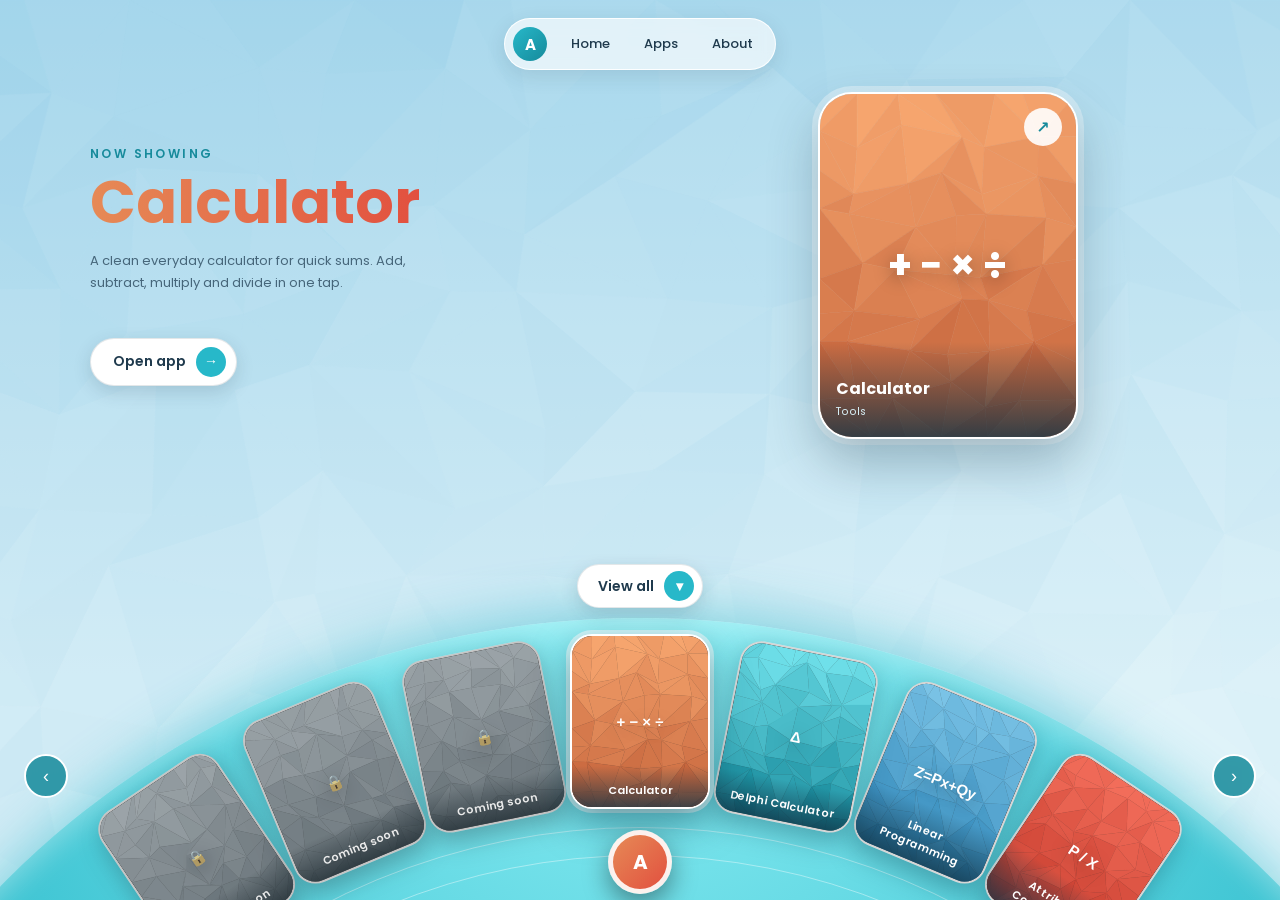
==== commit b8615929: "Show the selected app's name as the Wall Magazine heading Co-Authored-By: Claude Sonnet 5.5 <noreply" ====
--- a/magazine.html
+++ b/magazine.html
@@ -105,7 +105,7 @@
 <main class="hero" id="top">
   <section>
     <div id="now">Now showing</div>
-    <h1>Wall <span>Magazine</span><i class="arrow-i">&#8599;</i></h1>
+    <h1 id="title"></h1>
     <p id="desc"></p>
     <a id="open" class="pill" href="#">Open app <i>&rarr;</i></a>
   </section>
@@ -176,7 +176,7 @@
     layer.appendChild(c);return c;
   });
 
-  var preview=document.getElementById('preview'),desc=document.getElementById('desc'),openBtn=document.getElementById('open');
+  var title=document.getElementById('title'),preview=document.getElementById('preview'),desc=document.getElementById('desc'),openBtn=document.getElementById('open');
   function setLink(el,a){
     if(a.soon){el.removeAttribute('href');el.setAttribute('aria-disabled','true')}
     else{el.setAttribute('href',encodeURI(a.url));el.removeAttribute('aria-disabled')}
@@ -185,6 +185,8 @@
     var a=apps[active];
     preview.innerHTML=artSVG(a)+'<div class="emblem">'+(a.soon?'&#128274;':a.emblem)+'</div>'+(a.soon?'':'<span class="open-ic">&#8599;</span>')+
       '<div class="meta"><b>'+a.title+'</b><small>'+a.category+'</small></div>';
+    var w=a.title.split(' '), last=w.pop();
+    title.textContent=w.length?w.join(' ')+' ':''; var sp=document.createElement('span'); sp.textContent=last; title.appendChild(sp);
     desc.textContent=a.description; setLink(preview,a); setLink(openBtn,a);
     layout();
   }
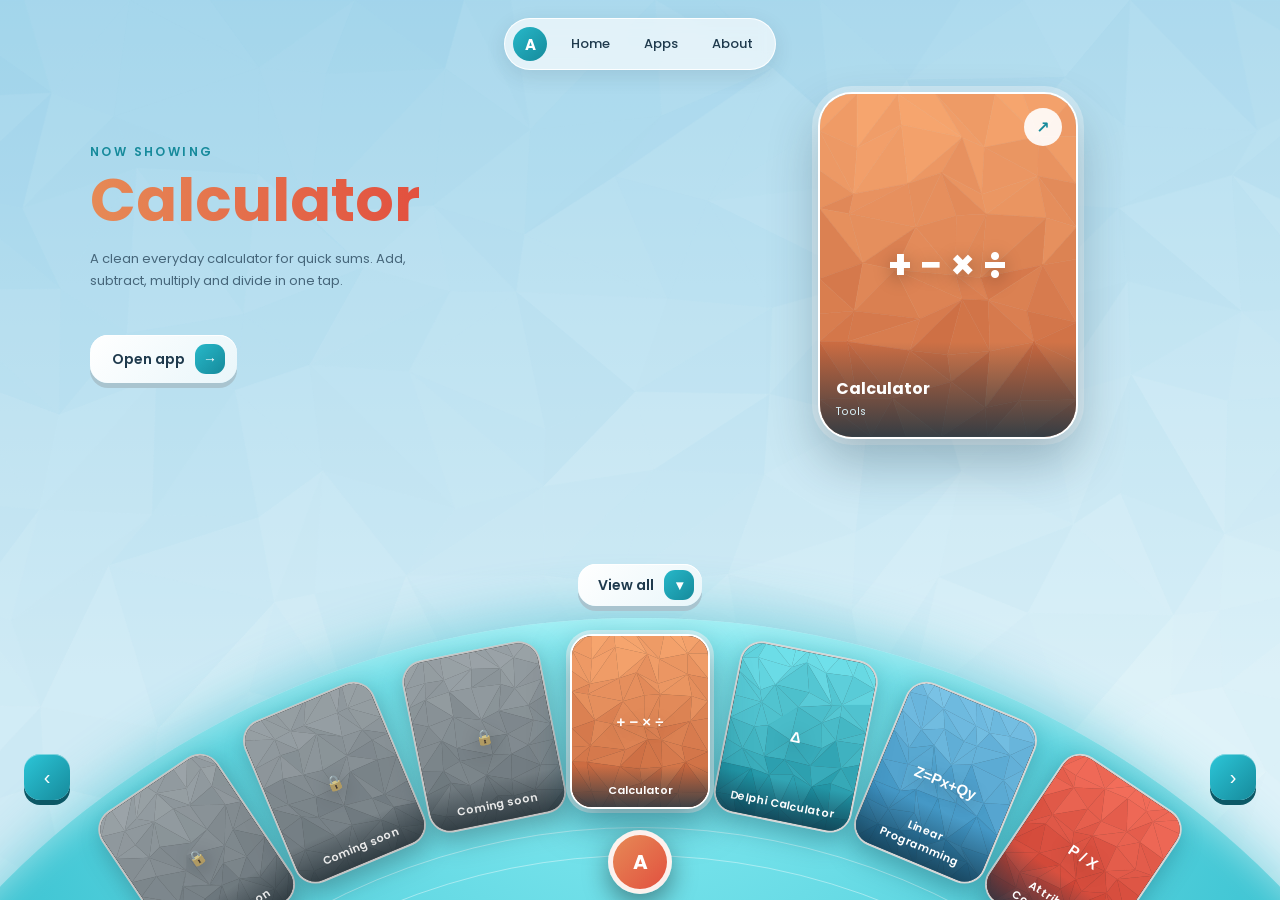
==== commit bcff7d2b: "Apply 3D push-button style across the whole site Co-Authored-By: Claude Sonnet 5.5 <noreply@anthropi" ====
--- a/magazine.html
+++ b/magazine.html
@@ -20,6 +20,7 @@
     backdrop-filter:blur(8px);box-shadow:0 6px 20px rgba(31,58,77,.12)}
   .brand{width:34px;height:34px;border-radius:50%;display:grid;place-items:center;font-weight:700;font-size:15px;
     background:linear-gradient(135deg,var(--teal),var(--teal2));color:#fff;flex:none}
+  nav button{box-shadow:none}
   nav a,nav button{color:var(--text);font:500 13px 'Poppins',sans-serif;text-decoration:none;background:none;border:0;
     cursor:pointer;padding:6px 10px;border-radius:999px}
   nav a:hover,nav button:hover{background:rgba(39,184,201,.18)}
@@ -30,11 +31,12 @@
     font-size:16px;margin-left:8px;vertical-align:middle;-webkit-text-fill-color:#fff}
   #desc{color:var(--muted);font-size:13px;line-height:1.7;max-width:46ch;margin:16px 0 20px;min-height:5.2em}
   #now{font-size:12px;letter-spacing:.2em;text-transform:uppercase;color:var(--teal2);margin-bottom:8px;font-weight:600}
-  .pill{display:inline-flex;align-items:center;gap:10px;padding:8px 10px 8px 22px;border-radius:999px;cursor:pointer;
-    background:#fff;border:1px solid rgba(31,58,77,.12);color:var(--text);font:600 14px 'Poppins',sans-serif;box-shadow:0 6px 18px rgba(31,58,77,.16);
-    text-decoration:none;transition:background .2s,transform .2s}
-  .pill:hover{background:#f1fbfd;transform:translateY(-2px)}
-  .pill i{width:30px;height:30px;border-radius:50%;background:var(--teal);color:#fff;display:grid;place-items:center;font-style:normal;font-weight:700}
+  .pill{--edge:#a9c4cf;display:inline-flex;align-items:center;gap:10px;padding:9px 12px 9px 22px;border-radius:18px;cursor:pointer;margin-bottom:5px;
+    background:linear-gradient(135deg,#ffffff,#e9f6fa);border:0;color:var(--text);font:600 14px 'Poppins',sans-serif;
+    box-shadow:0 5px 0 var(--edge),inset 0 1px 0 #fff;text-decoration:none;transition:transform .08s,box-shadow .08s,filter .15s}
+  .pill:hover{filter:brightness(1.03)}
+  .pill:active{transform:translateY(3px);box-shadow:0 2px 0 var(--edge),inset 0 1px 0 #fff}
+  .pill i{width:30px;height:30px;border-radius:11px;background:linear-gradient(135deg,var(--teal),var(--teal2));color:#fff;display:grid;place-items:center;font-style:normal;font-weight:700}
   .pill[aria-disabled=true]{opacity:.45;pointer-events:none}
   .preview-wrap{display:flex;flex-direction:column;align-items:center;gap:14px}
   #preview{position:relative;width:clamp(190px,24vw,260px);aspect-ratio:3/4;border-radius:34px;overflow:hidden;cursor:pointer;
@@ -62,12 +64,13 @@
     background:linear-gradient(transparent,rgba(18,52,70,.75))}
   .card.soon{filter:saturate(.4) brightness(.92)}
   .card.active{border-color:#fff;box-shadow:0 14px 36px rgba(10,60,75,.5),0 0 0 4px rgba(255,255,255,.55)}
-  .nav-btn{position:absolute;bottom:14px;z-index:200;width:44px;height:44px;border-radius:50%;border:2px solid #fff;
-    background:rgba(22,138,155,.85);color:#fff;font-size:18px;cursor:pointer;backdrop-filter:blur(6px)}
-  .nav-btn:hover{background:var(--teal2)}
+  .nav-btn{position:absolute;bottom:14px;z-index:200;width:46px;height:46px;border-radius:16px;border:0;
+    background:linear-gradient(135deg,#2cc6d8,#168a9b);color:#fff;font-size:20px;cursor:pointer;box-shadow:0 5px 0 #0c5866,inset 0 1px 0 rgba(255,255,255,.4);transition:transform .08s,box-shadow .08s}
+  .nav-btn:hover{filter:brightness(1.08)}
+  .nav-btn:active{transform:translateY(3px);box-shadow:0 2px 0 #0c5866}
   #prev{left:24px;bottom:auto;top:200px}#next{right:24px;bottom:auto;top:200px}
   #viewall{position:absolute;left:50%;top:10px;transform:translateX(-50%);z-index:200;white-space:nowrap;padding:6px 8px 6px 20px}
-  #viewall:hover{transform:translateX(-50%) translateY(-2px)}
+  #viewall:active{transform:translateX(-50%) translateY(3px)}
   .badge{position:absolute;left:50%;bottom:6px;transform:translateX(-50%);width:64px;height:64px;border-radius:50%;z-index:200;pointer-events:none;
     background:linear-gradient(135deg,var(--pink2),var(--pink));color:#fff;border:5px solid rgba(255,255,255,.9);display:grid;place-items:center;
     font-weight:700;font-size:20px;box-shadow:0 10px 26px rgba(0,0,0,.4)}
@@ -78,7 +81,8 @@
   .grid{display:grid;grid-template-columns:repeat(auto-fill,minmax(150px,1fr));gap:14px}
   .grid a{position:relative;aspect-ratio:3/4;border-radius:20px;overflow:hidden;color:#fff;text-decoration:none;border:2px solid #fff;box-shadow:0 8px 20px rgba(10,60,75,.25)}
   .grid a svg.art{position:absolute;inset:0;width:100%;height:100%}
-  .x{float:right;background:#fff;border:0;color:var(--text);width:34px;height:34px;border-radius:50%;cursor:pointer;font-size:16px}
+  .x{float:right;background:linear-gradient(135deg,#fff,#e9f6fa);border:0;color:var(--text);width:36px;height:36px;border-radius:12px;cursor:pointer;font-size:15px;box-shadow:0 4px 0 #a9c4cf;transition:transform .08s,box-shadow .08s}
+  .x:active{transform:translateY(3px);box-shadow:0 1px 0 #a9c4cf}
   @media (max-width:760px){
     .hero{grid-template-columns:1fr;text-align:left;margin-top:18px}
     .preview-wrap{order:2}
